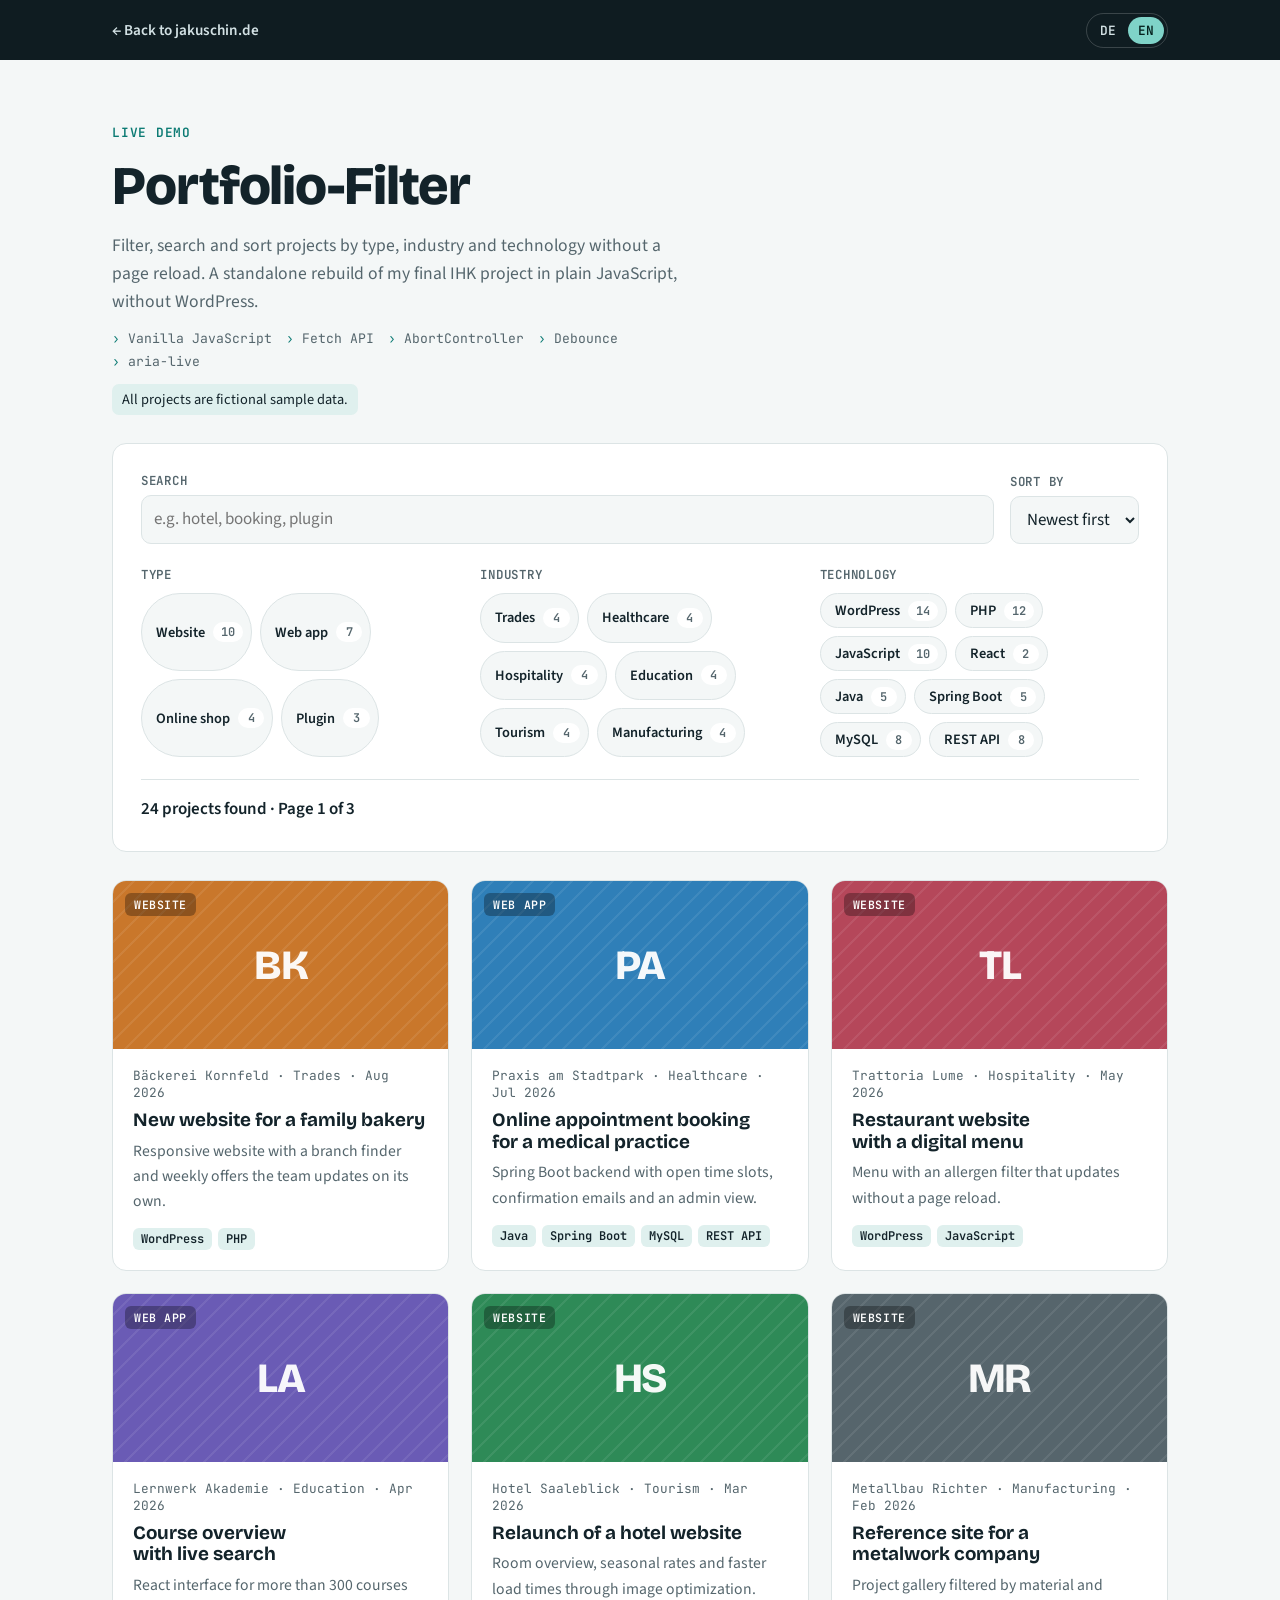
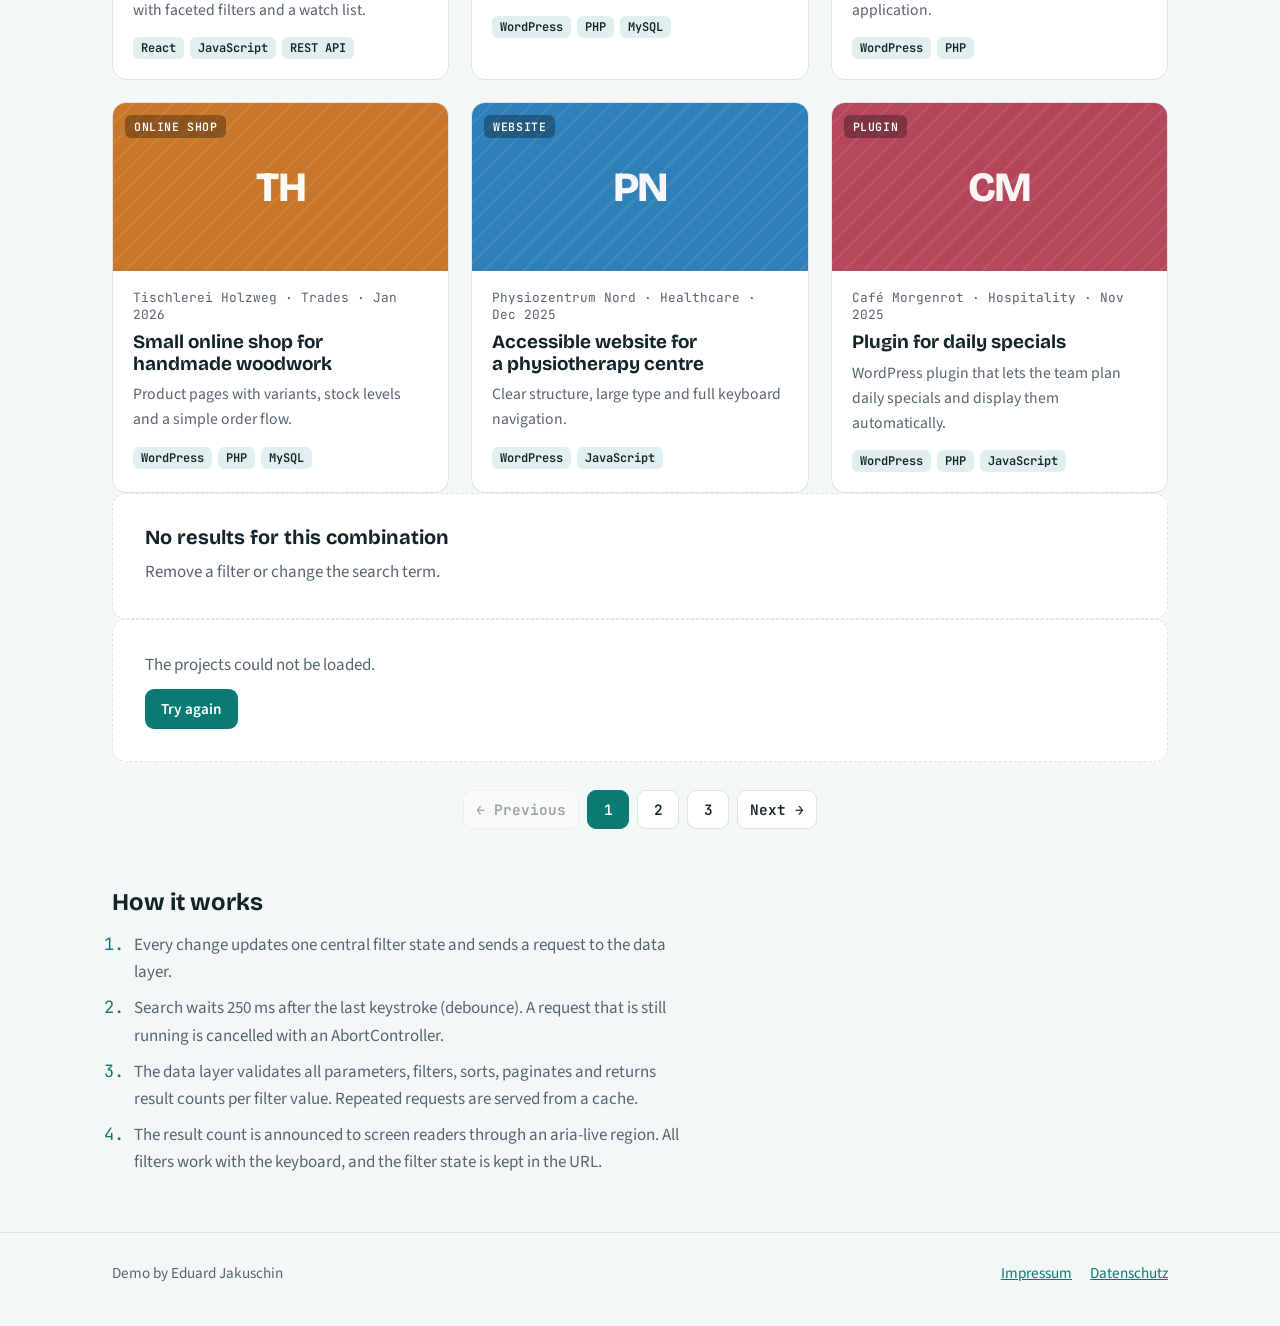
==== portfolio-filter/index.html @ 0a9c2850 "first commit" ====
<!doctype html>
<html lang="de">
<head>
<meta charset="utf-8">
<meta name="viewport" content="width=device-width, initial-scale=1, viewport-fit=cover">
<title>Portfolio-Filter</title>
<meta name="description" content="Live-Demo: Portfolio-Filter in reinem JavaScript mit Facetten, Suche, Sortierung und Pagination.">
<link rel="preconnect" href="https://fonts.googleapis.com">
<link rel="preconnect" href="https://fonts.gstatic.com" crossorigin>
<link rel="stylesheet" href="https://fonts.googleapis.com/css2?family=Bricolage+Grotesque:opsz,wght@12..96,500;12..96,700;12..96,800&family=Source+Sans+3:wght@400;600;700&family=JetBrains+Mono:wght@400;600&display=swap">
<style>
:root{
  --bg:#F4F7F7; --surface:#FFFFFF; --ink:#13232A; --muted:#55666D; --line:#DCE4E5;
  --accent:#0B7A73; --accent-ink:#FFFFFF; --accent-soft:#DFF0EE;
  --code-bg:#0F1C21; --code-fg:#D3E1E4; --syn-kw:#7FD3C8;
  --t-handwerk:#C9772B; --t-gesundheit:#2F7FB8; --t-gastronomie:#B5475A;
  --t-bildung:#6A5BB5; --t-tourismus:#2E8A57; --t-industrie:#56656C;
  --font-display:"Bricolage Grotesque", "Segoe UI", system-ui, sans-serif;
  --font-body:"Source Sans 3", "Segoe UI", system-ui, -apple-system, sans-serif;
  --font-mono:"JetBrains Mono", ui-monospace, "SFMono-Regular", Consolas, monospace;
  --radius:14px; --wrap:1120px;
}
@media (prefers-color-scheme: dark){
  :root:not([data-theme="light"]){
    --bg:#0D1518; --surface:#142026; --ink:#E4EDEF; --muted:#9AADB3; --line:#24353C;
    --accent:#3CC4B8; --accent-ink:#04211E; --accent-soft:#12302E;
    --code-bg:#091114;
    --t-handwerk:#B8692A; --t-gesundheit:#2B6E9E; --t-gastronomie:#9E3F50;
    --t-bildung:#5B4FA0; --t-tourismus:#2A7A4E; --t-industrie:#4A585E;
    color-scheme:dark;
  }
}
:root[data-theme="dark"]{
  --bg:#0D1518; --surface:#142026; --ink:#E4EDEF; --muted:#9AADB3; --line:#24353C;
  --accent:#3CC4B8; --accent-ink:#04211E; --accent-soft:#12302E;
  --code-bg:#091114;
  --t-handwerk:#B8692A; --t-gesundheit:#2B6E9E; --t-gastronomie:#9E3F50;
  --t-bildung:#5B4FA0; --t-tourismus:#2A7A4E; --t-industrie:#4A585E;
  color-scheme:dark;
}
*{box-sizing:border-box}
@media (prefers-reduced-motion: reduce){*{animation:none!important;transition:none!important;scroll-behavior:auto!important}}
body{margin:0;background:var(--bg);color:var(--ink);font-family:var(--font-body);font-size:1.0625rem;line-height:1.6}
a{color:var(--accent)}
:focus-visible{outline:3px solid var(--accent);outline-offset:3px;border-radius:6px}
.wrap{max-width:var(--wrap);margin:0 auto;padding-inline:clamp(16px,4vw,32px)}
h1,h2,h3{font-family:var(--font-display);line-height:1.15;text-wrap:balance;margin:0}
p{margin:0}

.topbar{background:var(--code-bg);color:var(--code-fg);position:sticky;top:env(safe-area-inset-top,0px);z-index:10}
.topbar .wrap{display:flex;align-items:center;gap:16px;min-height:60px}
.back{color:var(--code-fg);text-decoration:none;font-weight:600;font-size:.95rem}
.back:hover{color:var(--syn-kw)}
.lang{display:inline-flex;border:1px solid #ffffff2e;border-radius:999px;padding:3px;gap:2px;margin-left:auto}
.lang button{font:600 .8rem var(--font-mono);color:var(--code-fg);background:none;border:0;padding:5px 10px;border-radius:999px;cursor:pointer}
.lang button[aria-pressed="true"]{background:var(--syn-kw);color:#06221F}

.intro{padding-block:clamp(36px,6vw,64px) 28px;display:grid;gap:14px;max-width:72ch}
.eyebrow{font:600 .8rem var(--font-mono);letter-spacing:.06em;text-transform:uppercase;color:var(--accent)}
.intro h1{font-size:clamp(2.2rem,5vw,3.4rem);font-weight:800;letter-spacing:-.02em}
.intro p{color:var(--muted);font-size:1.1rem}
.stack{font:.82rem var(--font-mono);color:var(--muted);display:flex;flex-wrap:wrap;gap:6px 14px}
.stack span::before{content:"› ";color:var(--accent)}
.sample{display:inline-block;font-size:.9rem;color:var(--ink);background:var(--accent-soft);padding:4px 10px;border-radius:7px;width:fit-content}

.panel{background:var(--surface);border:1px solid var(--line);border-radius:var(--radius);padding:clamp(18px,3vw,28px);display:grid;gap:22px}
.panel-top{display:grid;grid-template-columns:1fr auto;gap:16px;align-items:end}
@media (max-width:640px){.panel-top{grid-template-columns:1fr}}
.field{display:grid;gap:6px;min-width:0}
.field label,.facet legend{font:600 .78rem var(--font-mono);text-transform:uppercase;letter-spacing:.06em;color:var(--muted)}
.field input,.field select{font:inherit;color:var(--ink);background:var(--bg);border:1px solid var(--line);border-radius:10px;padding:10px 12px;width:100%}
.field input:focus,.field select:focus{border-color:var(--accent)}
.facets{display:grid;grid-template-columns:repeat(auto-fit,minmax(260px,1fr));gap:20px}
.facet{border:0;margin:0;padding:0;display:grid;gap:10px;min-width:0}
.facet legend{padding:0;margin-bottom:10px}
.chips{display:flex;flex-wrap:wrap;gap:8px}
.chip{display:inline-flex;align-items:center;gap:8px;font:600 .9rem var(--font-body);color:var(--ink);background:var(--bg);border:1px solid var(--line);border-radius:999px;padding:6px 8px 6px 14px;cursor:pointer;transition:background .15s, border-color .15s}
.chip:hover:not(:disabled){border-color:var(--accent)}
.chip[aria-pressed="true"]{background:var(--accent);border-color:var(--accent);color:var(--accent-ink)}
.chip:disabled{opacity:.45;cursor:not-allowed}
.chip-count{font:600 .75rem var(--font-mono);background:var(--surface);color:var(--muted);border-radius:999px;padding:2px 8px;min-width:2.2em;text-align:center;font-variant-numeric:tabular-nums}
.chip[aria-pressed="true"] .chip-count{background:#ffffff33;color:var(--accent-ink)}
.panel-foot{display:flex;flex-wrap:wrap;align-items:center;justify-content:space-between;gap:12px;border-top:1px solid var(--line);padding-top:16px}
.status{font-weight:600;font-variant-numeric:tabular-nums}
.reset{font:600 .95rem var(--font-body);color:var(--accent);background:none;border:1px solid var(--accent);border-radius:9px;padding:7px 14px;cursor:pointer}

.results{padding-block:28px 12px;scroll-margin-top:80px;transition:opacity .15s}
.results.is-loading{opacity:.55}
.results h2{position:absolute;width:1px;height:1px;overflow:hidden;clip:rect(0 0 0 0);white-space:nowrap}
.grid{list-style:none;margin:0;padding:0;display:grid;grid-template-columns:repeat(3,1fr);gap:22px}
@media (max-width:1100px){.grid{grid-template-columns:repeat(2,1fr)}}
@media (max-width:640px){.grid{grid-template-columns:1fr}}
.grid > li{display:flex;min-width:0}
.card{background:var(--surface);border:1px solid var(--line);border-radius:var(--radius);overflow:hidden;display:flex;flex-direction:column;width:100%}
.thumb{aspect-ratio:16/8;max-width:100%;position:relative;display:grid;place-items:center;color:#fff;
  background-image:repeating-linear-gradient(135deg,#ffffff14 0 2px,transparent 2px 14px)}
.thumb--handwerk{background-color:var(--t-handwerk)} .thumb--gesundheit{background-color:var(--t-gesundheit)}
.thumb--gastronomie{background-color:var(--t-gastronomie)} .thumb--bildung{background-color:var(--t-bildung)}
.thumb--tourismus{background-color:var(--t-tourismus)} .thumb--industrie{background-color:var(--t-industrie)}
.thumb-mark{font:800 2.6rem var(--font-display);letter-spacing:-.03em;opacity:.95}
.thumb-type{position:absolute;top:12px;left:12px;font:600 .72rem var(--font-mono);text-transform:uppercase;letter-spacing:.05em;background:#0000004d;padding:4px 9px;border-radius:6px}
.card-body{padding:18px 20px 20px;display:grid;gap:8px;align-content:start;flex:1}
.card-meta{font:.8rem var(--font-mono);color:var(--muted)}
.card h3{font-size:1.18rem;font-weight:700}
.card-text{color:var(--muted);font-size:.98rem}
.card-tags{list-style:none;margin:6px 0 0;padding:0;display:flex;flex-wrap:wrap;gap:6px}
.card-tags li{font:600 .75rem var(--font-mono);background:var(--accent-soft);padding:3px 8px;border-radius:6px}

.empty,.error{background:var(--surface);border:1px dashed var(--line);border-radius:var(--radius);padding:32px;display:grid;gap:10px;justify-items:start}
.empty h3{font-size:1.25rem}
.empty p,.error p{color:var(--muted)}
.error button{font:600 .95rem var(--font-body);background:var(--accent);color:var(--accent-ink);border:0;border-radius:9px;padding:9px 16px;cursor:pointer}

.pagination{display:flex;flex-wrap:wrap;gap:8px;justify-content:center;padding-block:28px 8px}
.page-btn{font:600 .9rem var(--font-mono);min-width:42px;padding:9px 12px;border-radius:9px;border:1px solid var(--line);background:var(--surface);color:var(--ink);cursor:pointer;font-variant-numeric:tabular-nums}
.page-btn:hover:not(:disabled){border-color:var(--accent)}
.page-btn[aria-current="page"]{background:var(--accent);border-color:var(--accent);color:var(--accent-ink)}
.page-btn:disabled{opacity:.4;cursor:not-allowed}

.how{padding-block:40px 24px;display:grid;gap:14px;max-width:72ch}
.how h2{font-size:1.5rem}
.how ol{margin:0;padding-left:1.3em;display:grid;gap:8px;color:var(--muted)}
.how li::marker{color:var(--accent);font-family:var(--font-mono)}
footer{border-top:1px solid var(--line);margin-top:32px;padding-block:28px 40px}
footer .wrap{display:flex;flex-wrap:wrap;justify-content:space-between;gap:12px;color:var(--muted);font-size:.95rem}
footer nav{display:flex;gap:18px}
</style>

</head>
<body>
<header class="topbar">
  <div class="wrap">
    <a class="back" href="../">← <span data-t="back">Zurück zu jakuschin.de</span></a>
    <div class="lang" role="group" aria-label="Sprache / Language">
      <button type="button" id="pf-lang-de" data-lang="de" aria-pressed="true">DE</button>
      <button type="button" id="pf-lang-en" data-lang="en" aria-pressed="false">EN</button>
    </div>
  </div>
</header>

<main class="wrap">
  <section class="intro" aria-labelledby="pf-title">
    <span class="eyebrow" data-t="eyebrow">Live-Demo</span>
    <h1 id="pf-title">Portfolio-Filter</h1>
    <p data-t="intro">Projekte nach Typ, Branche und Technologie filtern, durchsuchen und sortieren, ohne dass die Seite neu lädt. Eine eigenständige Neuumsetzung meines IHK-Abschlussprojekts in reinem JavaScript, ohne WordPress.</p>
    <div class="stack"><span>Vanilla JavaScript</span><span>Fetch API</span><span>AbortController</span><span>Debounce</span><span>aria-live</span></div>
    <span class="sample" data-t="sample">Alle Projekte sind fiktive Beispieldaten.</span>
  </section>

  <form class="panel" role="search" aria-label="Projektfilter">
    <div class="panel-top">
      <div class="field">
        <label for="pf-search" data-t="searchLabel">Suche</label>
        <input id="pf-search" type="search" autocomplete="off" placeholder="z. B. Hotel, Buchung, Plugin">
      </div>
      <div class="field">
        <label for="pf-sort" data-t="sortLabel">Sortierung</label>
        <select id="pf-sort">
          <option value="date-desc">Neueste zuerst</option>
          <option value="date-asc">Älteste zuerst</option>
          <option value="name-asc">Titel A–Z</option>
          <option value="name-desc">Titel Z–A</option>
        </select>
      </div>
    </div>
    <div class="facets" id="pf-facets"></div>
    <div class="panel-foot">
      <p class="status" id="pf-status" role="status" aria-live="polite">Projekte werden geladen …</p>
      <button type="button" class="reset" id="pf-reset" data-t="reset" hidden>Filter zurücksetzen</button>
    </div>
  </form>

  <section class="results" id="pf-results" aria-busy="true">
    <h2 id="pf-results-heading" tabindex="-1" data-t="results">Ergebnisse</h2>
    <ul class="grid" id="pf-list"></ul>
    <div class="empty" id="pf-empty" hidden>
      <h3 data-t="emptyTitle">Keine Treffer für diese Kombination</h3>
      <p data-t="emptyText">Entferne einen Filter oder ändere den Suchbegriff.</p>
    </div>
    <div class="error" id="pf-error" hidden>
      <p data-t="error">Die Projekte konnten nicht geladen werden.</p>
      <button type="button" id="pf-retry" data-t="retry">Erneut versuchen</button>
    </div>
    <nav class="pagination" id="pf-pagination" hidden></nav>
  </section>

  <section class="how" aria-labelledby="pf-how-title">
    <h2 id="pf-how-title" data-t="howTitle">So funktioniert es</h2>
    <ol id="pf-how"></ol>
  </section>
</main>

<footer>
  <div class="wrap">
    <span data-t="footer">Demo von Eduard Jakuschin</span>
    <nav aria-label="Rechtliches">
      <a href="../#impressum">Impressum</a>
      <a href="../#datenschutz">Datenschutz</a>
    </nav>
  </div>
</footer>

<script src="js/api.js"></script>
<script src="js/app.js"></script>
</body>
</html>
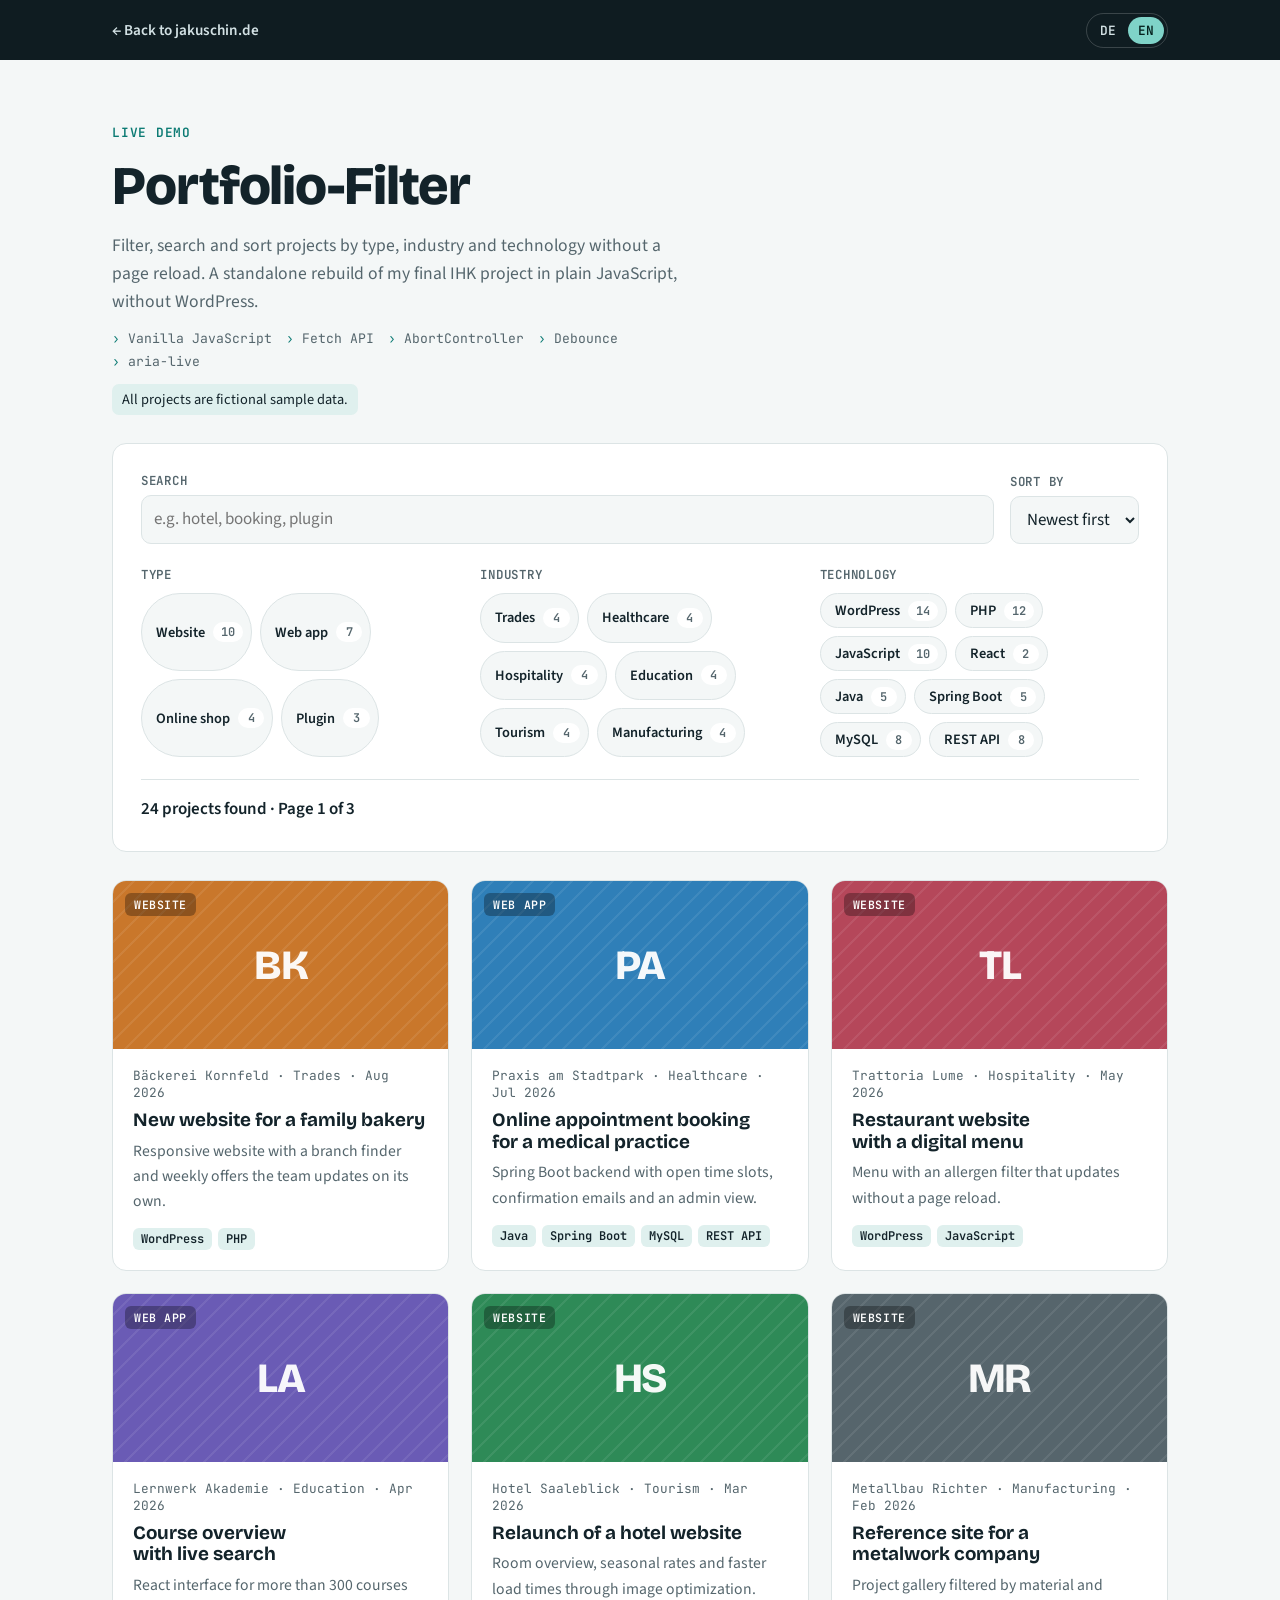
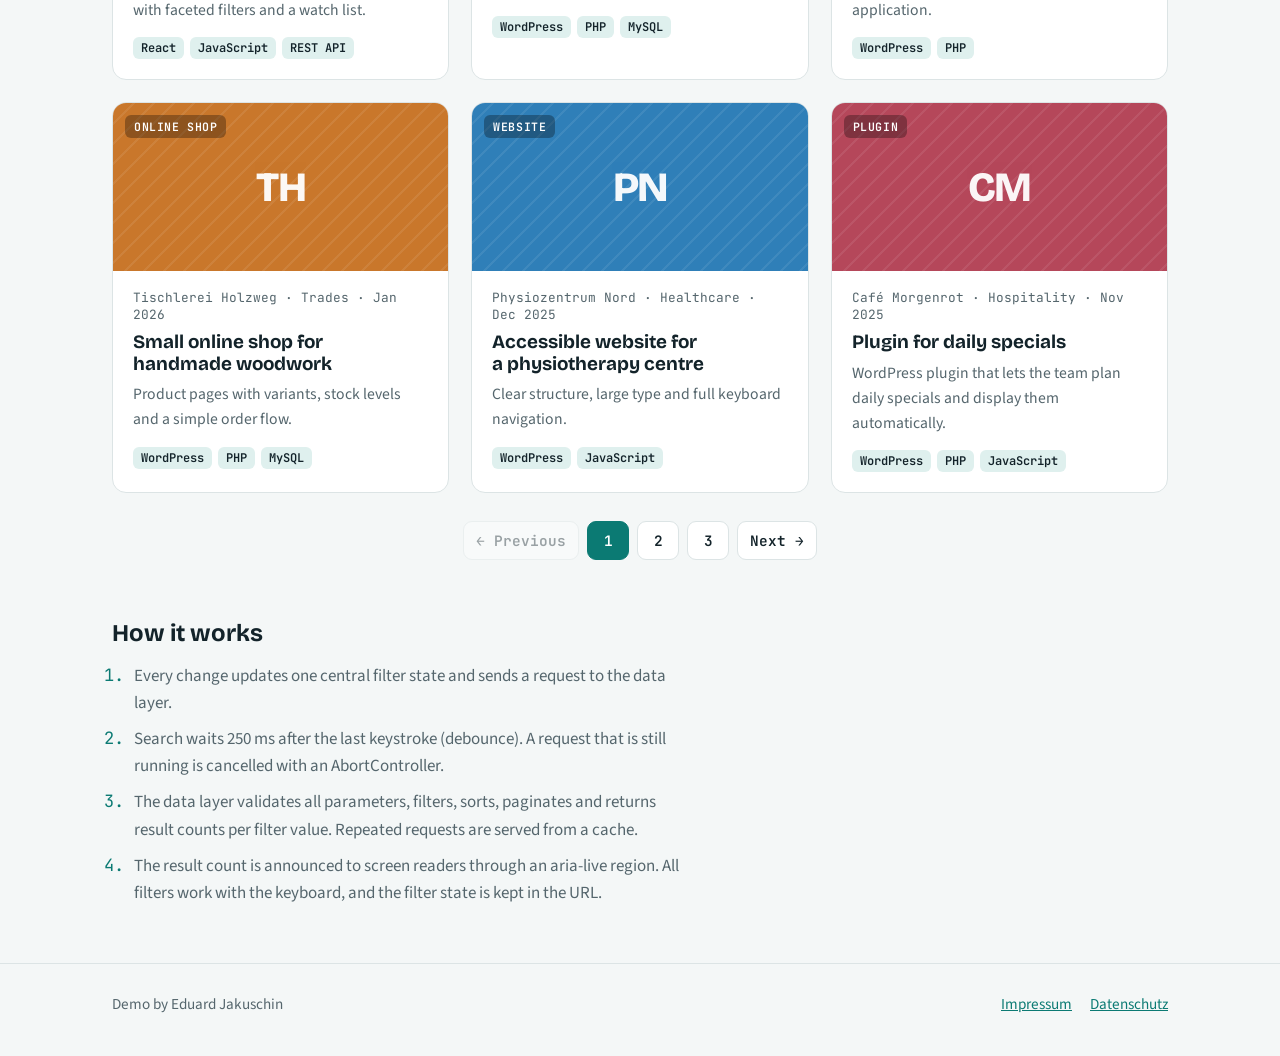
==== commit 8466954b: "Add files via upload Fehlermeldung bei ausbleibenden Treffern wird nun nicht mehr ständig angezeigt." ====
--- a/portfolio-filter/index.html
+++ b/portfolio-filter/index.html
@@ -39,6 +39,7 @@
   color-scheme:dark;
 }
 *{box-sizing:border-box}
+[hidden]{display:none!important}
 @media (prefers-reduced-motion: reduce){*{animation:none!important;transition:none!important;scroll-behavior:auto!important}}
 body{margin:0;background:var(--bg);color:var(--ink);font-family:var(--font-body);font-size:1.0625rem;line-height:1.6}
 a{color:var(--accent)}
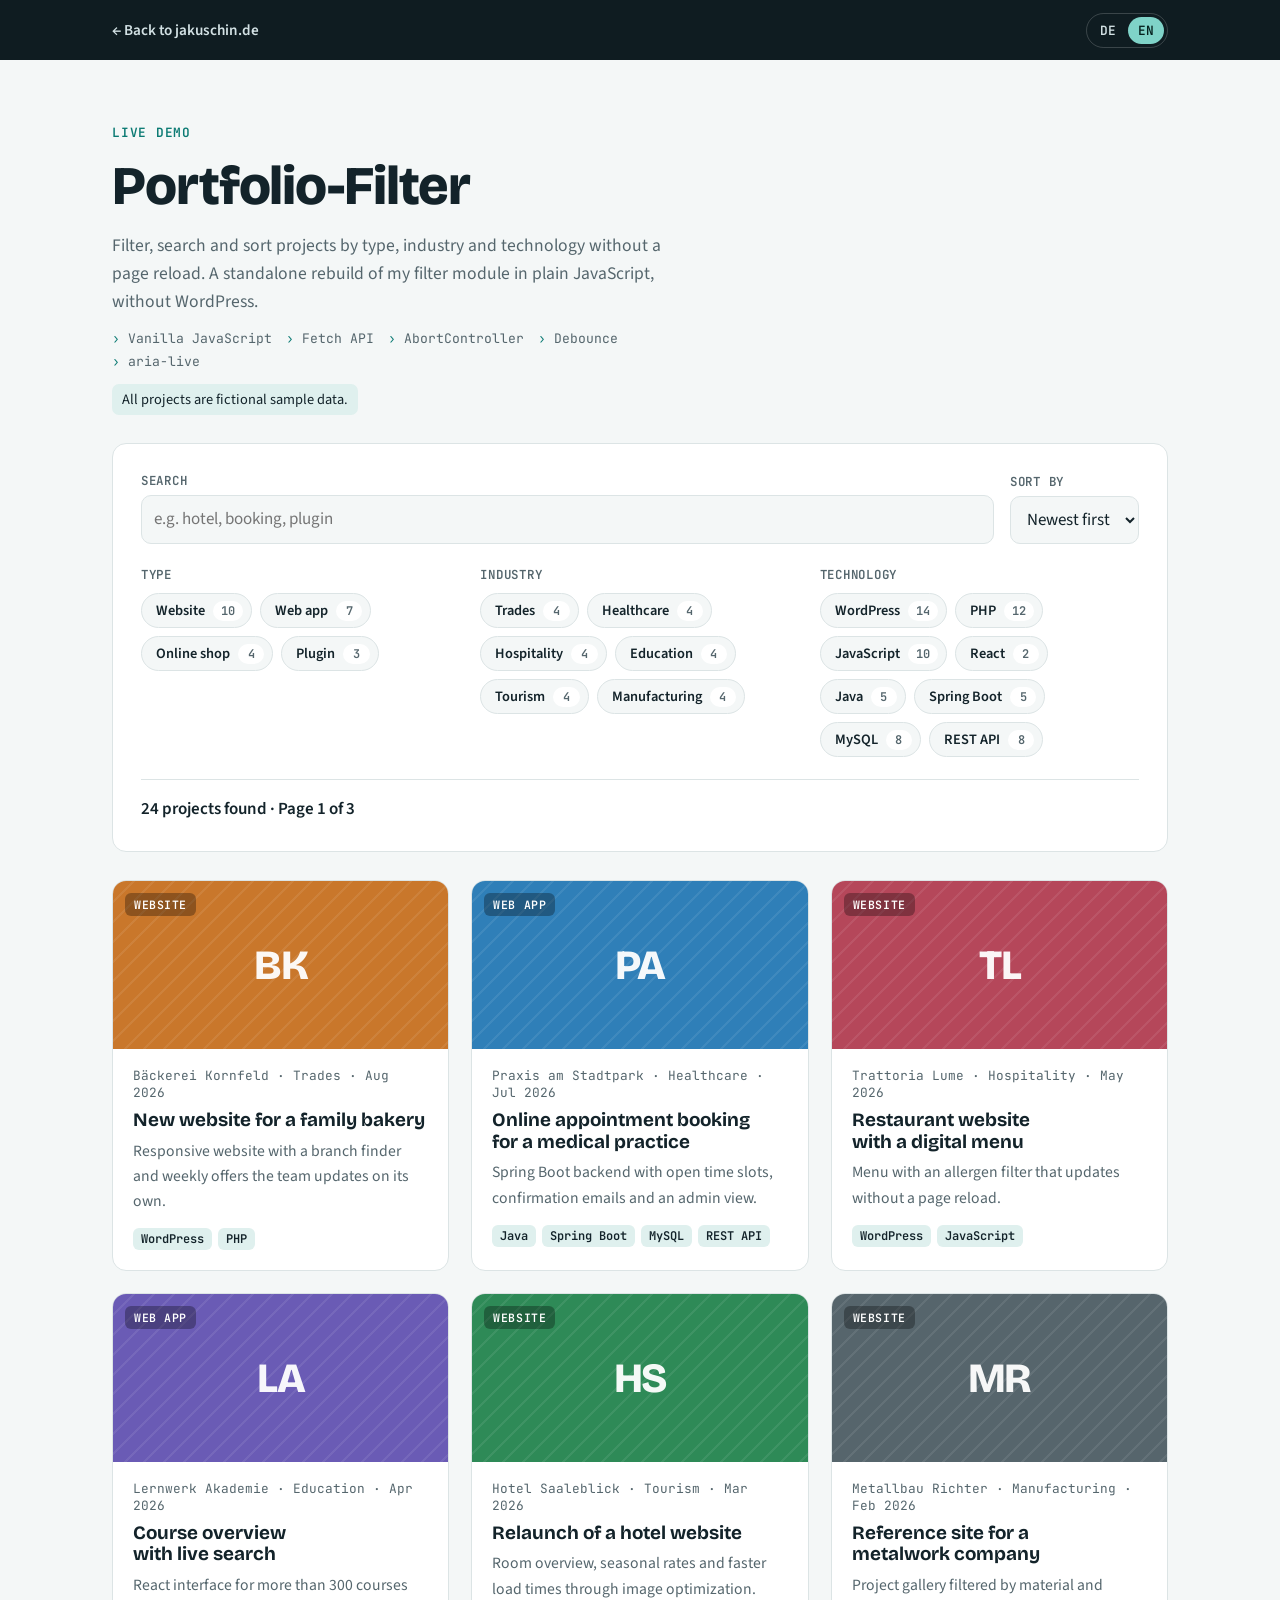
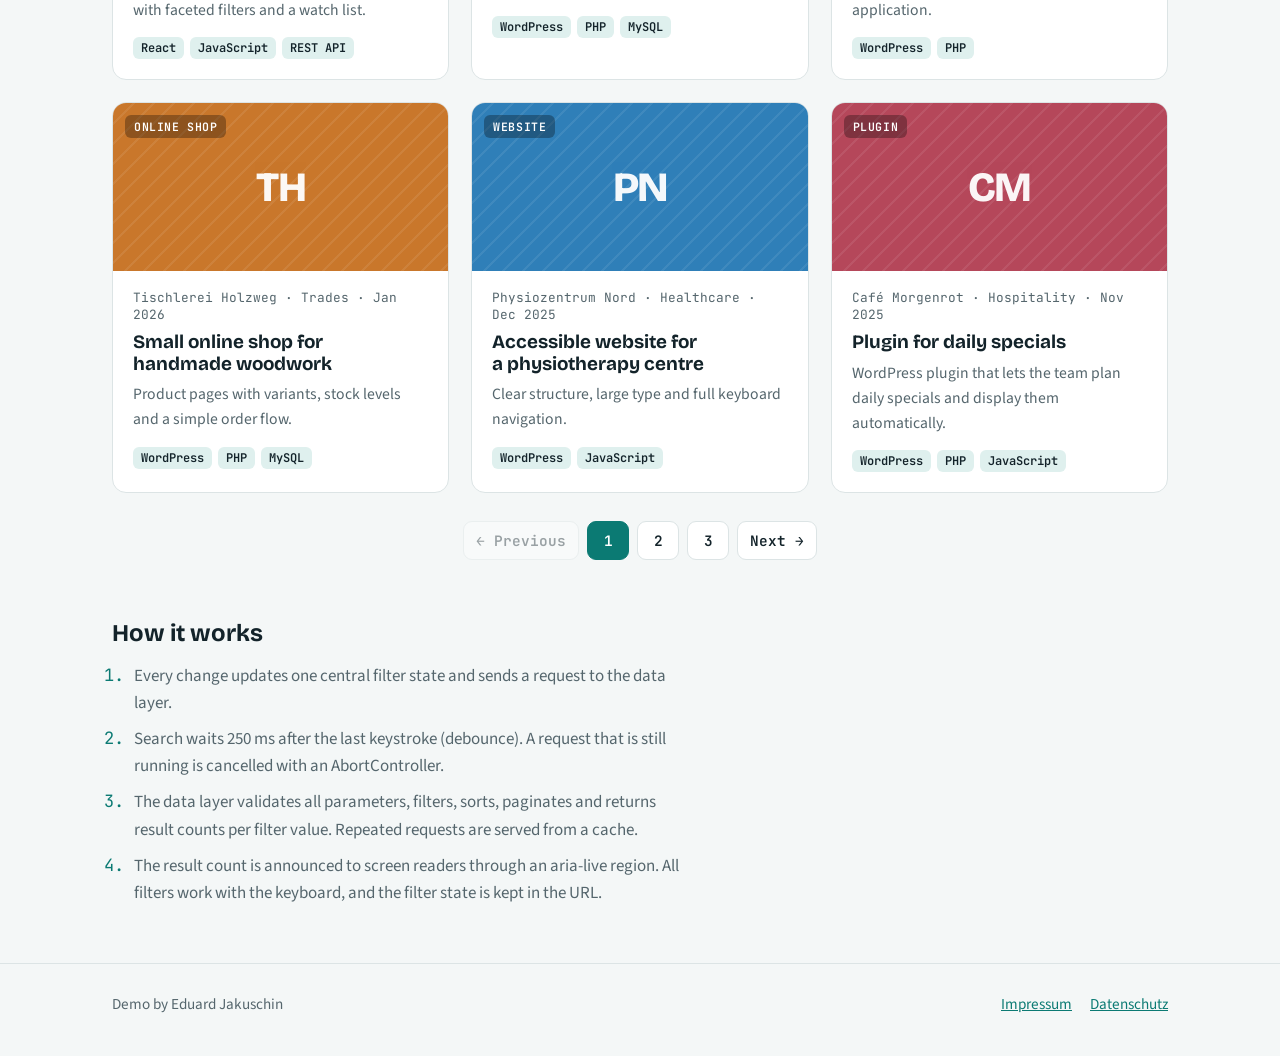
==== commit 2d18e9e5: "Add files via upload Lokale Fonts" ====
--- a/portfolio-filter/index.html
+++ b/portfolio-filter/index.html
@@ -5,9 +5,7 @@
 <meta name="viewport" content="width=device-width, initial-scale=1, viewport-fit=cover">
 <title>Portfolio-Filter</title>
 <meta name="description" content="Live-Demo: Portfolio-Filter in reinem JavaScript mit Facetten, Suche, Sortierung und Pagination.">
-<link rel="preconnect" href="https://fonts.googleapis.com">
-<link rel="preconnect" href="https://fonts.gstatic.com" crossorigin>
-<link rel="stylesheet" href="https://fonts.googleapis.com/css2?family=Bricolage+Grotesque:opsz,wght@12..96,500;12..96,700;12..96,800&family=Source+Sans+3:wght@400;600;700&family=JetBrains+Mono:wght@400;600&display=swap">
+<link rel="stylesheet" href="../fonts/fonts.css">
 <style>
 :root{
   --bg:#F4F7F7; --surface:#FFFFFF; --ink:#13232A; --muted:#55666D; --line:#DCE4E5;
@@ -72,7 +70,7 @@
 .field input,.field select{font:inherit;color:var(--ink);background:var(--bg);border:1px solid var(--line);border-radius:10px;padding:10px 12px;width:100%}
 .field input:focus,.field select:focus{border-color:var(--accent)}
 .facets{display:grid;grid-template-columns:repeat(auto-fit,minmax(260px,1fr));gap:20px}
-.facet{border:0;margin:0;padding:0;display:grid;gap:10px;min-width:0}
+.facet{border:0;margin:0;padding:0;display:grid;gap:10px;min-width:0;align-content:start}
 .facet legend{padding:0;margin-bottom:10px}
 .chips{display:flex;flex-wrap:wrap;gap:8px}
 .chip{display:inline-flex;align-items:center;gap:8px;font:600 .9rem var(--font-body);color:var(--ink);background:var(--bg);border:1px solid var(--line);border-radius:999px;padding:6px 8px 6px 14px;cursor:pointer;transition:background .15s, border-color .15s}
@@ -143,7 +141,7 @@
   <section class="intro" aria-labelledby="pf-title">
     <span class="eyebrow" data-t="eyebrow">Live-Demo</span>
     <h1 id="pf-title">Portfolio-Filter</h1>
-    <p data-t="intro">Projekte nach Typ, Branche und Technologie filtern, durchsuchen und sortieren, ohne dass die Seite neu lädt. Eine eigenständige Neuumsetzung meines IHK-Abschlussprojekts in reinem JavaScript, ohne WordPress.</p>
+    <p data-t="intro">Projekte nach Typ, Branche und Technologie filtern, durchsuchen und sortieren, ohne dass die Seite neu lädt. Eine eigenständige Neuumsetzung meines Filtermoduls in reinem JavaScript, ohne WordPress.</p>
     <div class="stack"><span>Vanilla JavaScript</span><span>Fetch API</span><span>AbortController</span><span>Debounce</span><span>aria-live</span></div>
     <span class="sample" data-t="sample">Alle Projekte sind fiktive Beispieldaten.</span>
   </section>
--- a/fonts/fonts.css
+++ b/fonts/fonts.css
@@ -0,0 +1,26 @@
+/*
+  Schriften für jakuschin.de – lokal eingebunden, damit beim Seitenaufruf keine Daten an Google gehen.
+  Alle drei Schriften stehen unter der SIL Open Font License 1.1 (Lizenztexte in diesem Ordner).
+  Quelle: github.com/google/fonts
+*/
+@font-face{
+  font-family:"Bricolage Grotesque";
+  src:url("bricolage-grotesque.woff2") format("woff2");
+  font-weight:400 800;
+  font-style:normal;
+  font-display:swap;
+}
+@font-face{
+  font-family:"Source Sans 3";
+  src:url("source-sans-3.woff2") format("woff2");
+  font-weight:200 900;
+  font-style:normal;
+  font-display:swap;
+}
+@font-face{
+  font-family:"JetBrains Mono";
+  src:url("jetbrains-mono.woff2") format("woff2");
+  font-weight:400 600;
+  font-style:normal;
+  font-display:swap;
+}
